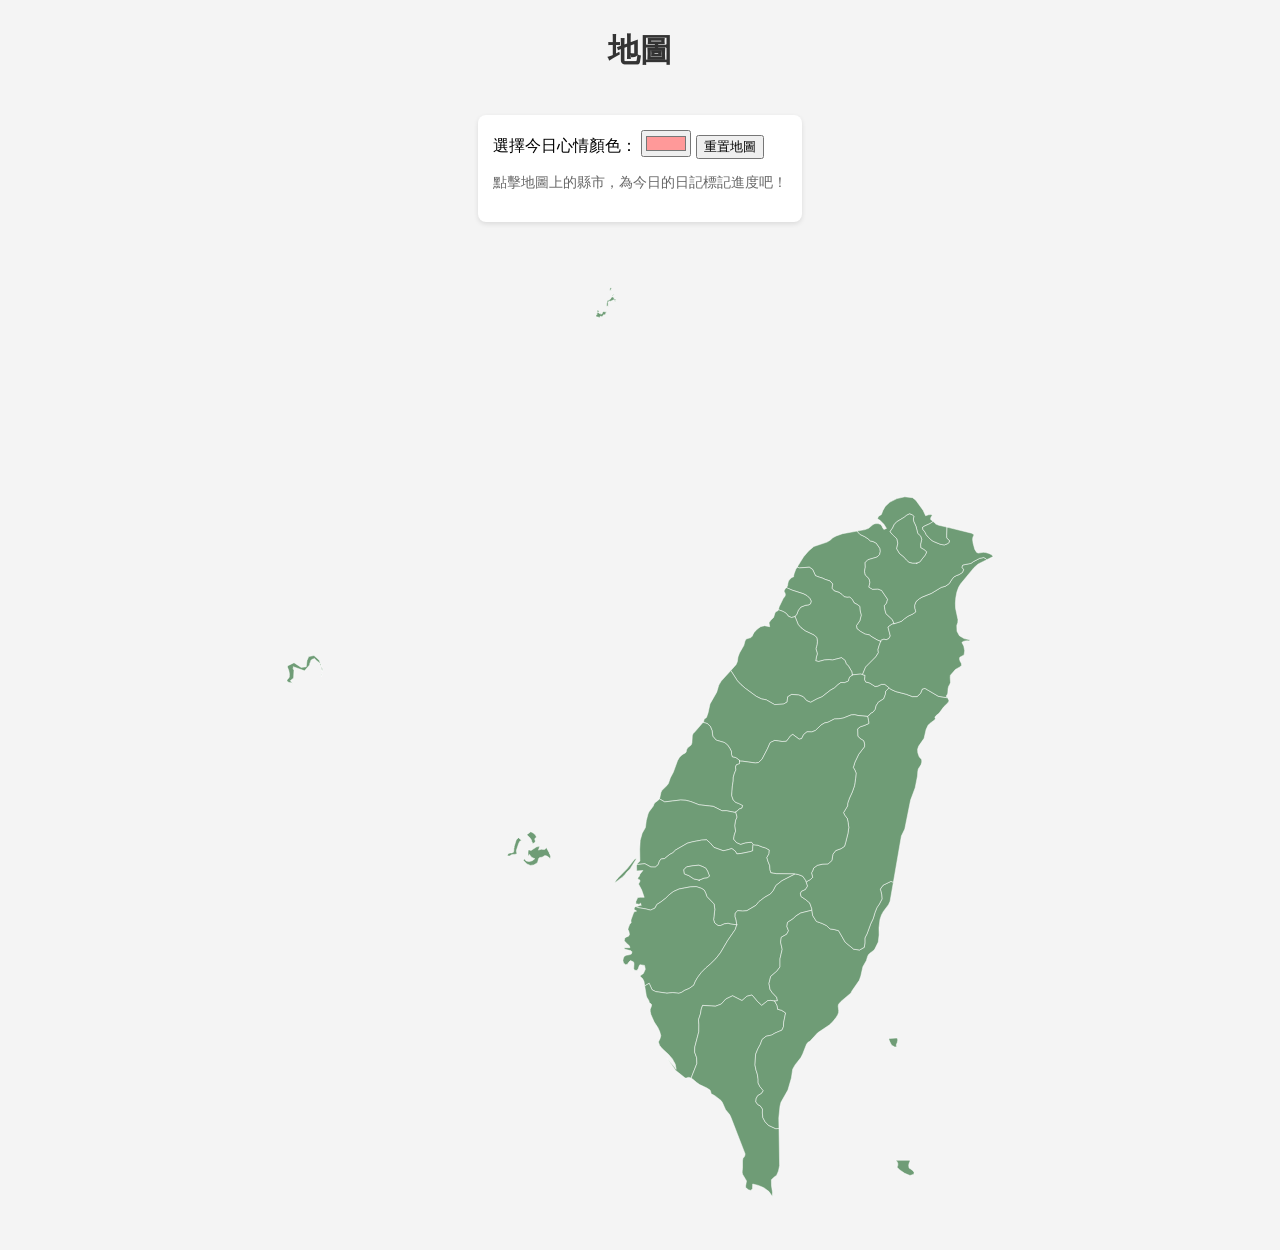
==== index.html @ ec5d7085 "上傳地圖專案" ====
<!DOCTYPE html>
<html lang="zh-TW">
<head>
    <meta charset="UTF-8">
    <meta name="viewport" content="width=device-width, initial-scale=1.0">
    <title>我的地圖日記進度</title>
    <style>
        body { font-family: sans-serif; display: flex; flex-direction: column; align-items: center; background-color: #f4f4f4; }
        .controls { margin: 20px; padding: 15px; background: white; border-radius: 8px; box-shadow: 0 2px 5px rgba(0,0,0,0.1); }
        svg { max-width: 100%; height: auto; cursor: pointer; }
        path { transition: fill 0.3s; }
        path:hover { opacity: 0.8; stroke-width: 2px; }
        h1 { color: #333; }
        .hint { font-size: 0.9em; color: #666; }
    </style>
</head>
<body>

    <h1>地圖</h1>
    
    <div class="controls">
        <label for="colorPicker">選擇今日心情顏色：</label>
        <input type="color" id="colorPicker" value="#ff9999">
        <button onclick="clearProgress()">重置地圖</button>
        <p class="hint">點擊地圖上的縣市，為今日的日記標記進度吧！</p>
    </div>

   
    <svg baseprofile="tiny" fill="#6f9c76" height="1000" stroke="#ffffff" stroke-linecap="round" stroke-linejoin="round" stroke-width=".5" version="1.2" viewbox="0 0 1000 1000" width="1000" xmlns="http://www.w3.org/2000/svg">
 <g id="features">
  <path d="M181.2 423.5l0 0.1-1.1-0.4-0.3-0.4 0.2-0.4 0.4-0.8-1.3-0.9-0.2-0.3-0.1-0.1-2.5-1.9-1.8-1.9-2.7 1-1.3 1.6 0.2 0.7-0.1 0.6-0.3 0.2-0.3-0.1-0.4 2.4-5 5.9-11.4-4.1 0.2 1-0.2 1-0.3 0.1 1.1 1.1-0.4 8.2-3.3 2.6 2.5 2.7-1.4-0.6-1.9-0.2-1.7-0.7-0.9-1.5 0.3-0.6 1.6-1.9 0.5-1 0.1-1.4 0-1.8-0.6-3.1-1.2-3-0.2-1.6 1.1-0.6 5.5-2.7 7.2 4.7 5-0.6 0.8-6.3 1.7-3.9 5.3-1.1 5.2 4.7 2 5.3z m0.2 10.5l0.3-2.1 0.3 0-0.2 1.7-0.4 0.4z m0.9-5l-1-3 0.1-0.7 0.3-0.4 0.8 2.4-0.2 1.7z" id="TWKIN" name="Kinmen">
  </path>
  <path d="M471.2 47.6l0.1 0.6-0.3 0-0.7 0.1-0.5 0.1-0.1-0.9 0.3-0.4 0.1-0.1-0.1-0.3-0.1 0-0.1-0.1 0.4-0.5 0.2-0.1 0.4-0.2 0.2-0.3 0.6 1.3-0.6 0.7 0.2 0.1z m-12.4 22.5l-0.1-0.3-0.2 0.5 0.2 0.7 0.3 0.3 0.3 0.1 0.4 0.1 0.3 0 0.5 0.1 0.3 0.2 0.1 0.5 0.2-0.3 0.6-0.1 0.4-0.3 0.3-0.2 0-0.5 0.1-0.5 0.6-0.7 0.1 0 0.2-0.1 0.6 0.1 0.5 0 0.3 0.1 0.1 0 0.5 0 0.7 0.1 0.8-0.5 0 0.3-0.3 0.3-0.2 0.4-0.3 0-0.2 0.2-0.2 0.4 0 0.5-0.1 0.3 0 0.1-0.3 0.4-0.3 0.5-0.1 0.1-0.3 0.2-0.2-0.4-0.2 0-0.7 0.1-0.2 0.3-0.4 0.6-1 1-0.2 0-0.4-0.3-0.7-0.1-0.6 0.1-0.2 1.2-0.2 0.1-0.7 0.1-0.1-0.3-0.4-0.5-0.2-0.2-0.5 0.1-0.6 0.1-0.9-0.3-0.3-1 0.3-0.6 0.4-0.3 0.4-0.4 0.3-0.7-0.7-0.5 0.4-0.5 0.4 0 0.2 0 0.1-0.5-0.5-0.8 0-0.8 0.3-0.4 0.4 0 0.3 0.4 0.3 0.1 0.1 0 0.1 0 0.5 0.3-0.3 0.9-0.1 0.2z m12.6-10.9l-0.4 0-0.6 0-1.1-0.3-0.4 0.7-0.4 0.1-0.2 0.2-0.3 0.4 0 0.7 0.2 0.7 0 0.6-0.2 0.9 0.1 0.4 0.3 0.1 0.1 0.3-0.5 0.2-0.9-0.2-0.5 0.2 0-1 0.1-1.5 0.3-1.4 0.3-0.5-0.2-0.4 0-0.6 0.1-0.2 1.1-0.1 0.5-0.6 0.5-0.2 0.6-0.3 1-0.9 0.3-1 0.5-0.3 0.6-0.1 0.4-0.3 0.6 0.1 0.1 0.5 0.3 0.4 0.1 0 0.3 0 0 0.9 0 0.9 0.7-0.7 0.2 0 0.6 0 0.1 0.1 0 0.3 0 0.9-0.7 0.2 0.1 0.5 0.3 0.2 0 0.3 0 0.7-0.5-0.7-0.2-0.7-0.5-0.7-0.7 0-0.5 0-0.3 0.2-0.4 0.3-0.5 0.1-0.4 0.6z m2.1-5.6l-0.4 0.2-0.3 0-0.7 0 0.1-0.7 0.7-0.2 0.1-0.4 0.7-0.1 0.7-0.2-0.9 1.4z" id="TWLIE" name="Matsu Islands">
  </path>
  <path d="M409.7 611.6l0.9 2.9-0.4 2.2-1.4-1.4-1.9-1.3-2-0.4-2.8 1.6-2.1 0.3-1 0.5-0.5 1.1-0.8 2.9-0.5 0.9-3.4 2-3.4 0.5-3.5-1.4-3.5-3.5 0.9-1.8 1.9 2.3 2.9 0.6 3.1-0.8 2.6-2.1-1.8-0.7-1.4-0.8-1.1-1.2-1-1.6-0.4 0.7 0 0.2-0.2 0.2-0.7 0.4-0.2-2.9 0.2-2.9 1.3 0 1.5 0.4 5.3-3.4 3.4-1.1-0.9 3.2-0.4 0.9 2.9-0.9 2.2 0.3 1.6-0.2 1.2-1.9 3.4 6.2z m-35.8-6.2l2.3-7.5 2.3-2.2 3 2.6-1.8 1.1-1.2 2.6-2 6.1-0.1 1.6 0.5 1.4-0.2 1-2.2 0.3-1.6 0.1-1.1 0.2-0.9 0.4-0.9 0.8-2.7 0 0.5-1.5 0.9-0.9 1.3-0.5 1.8-0.1 1.6-0.6 0.4-1.5 0.1-3.4z m18.1-5l-0.6-2.5-1.5-2.1-3.1-3.1 4-3 2.4 1.3 2.3 2 1 2.1-1.8 1.7 0.7 2.5-1 1.7-1.6 0.5-0.8-1.1z" id="TWPEN" name="Penghu">
  </path>
  <path d="M657.2 325.1l6.4-10.3 5-5.9 5.2-4.4 13.2-4.4 3.1-1.9 2.7-2.4 3.3-1.8 6.4-2.3 14.5-2.6 3 3.3 4.6 2.2 3.4 2.2 2.3 2.1 2.9 0.7 3.1 1.6 3.7 5.4 0.3 2.9-0.7 3-2.4 2.5-9.4 2.8-2.7 2.9 0.2 4.5-0.8 4.1 0.8 3.7 3.8 3.7 0.8 3.7-1 4.8 3.7 2.1 5.3-0.3 3.7 1.4 6 8.9-1 3.8-2.3 2.7 0.6 3.7 1 4.1 6.4 6 1.8 4-2.2 0.6-3.9 2.8 2.3 9-1.6 2.7-2.5 1-2.3-0.5-2.9 1.1-0.3 1.1-3.5-1.5-5.2-3-2.9-2.1-4-0.7-4.5-2.6-3.7-2.9-0.4-3.1 3.3-4.7 1.4-5.6-1.2-5.2-0.2-3.6-2.5-1.9-3.1-1.6-1.9-3.3-2.4-2.5-2.8 0.2-2.8-0.5-2.2-2.2-3-2.2-4.8-1.5-2.4-2.7 0.8-4.2-2.6-3-4.9-1.6-3-1.4-3.1-0.9-3.6-1.4-2.9-6.3-3.3-2.2-9.8 0.7-2.3-0.8z" id="TWTAO" name="Taoyuan">
  </path>
  <path d="M657.2 325.1l2.3 0.8 9.8-0.7 3.3 2.2 2.9 6.3 3.6 1.4 3.1 0.9 3 1.4 4.9 1.6 2.6 3-0.8 4.2 2.4 2.7 4.8 1.5 3 2.2 2.2 2.2 2.8 0.5 2.8-0.2 2.4 2.5 1.9 3.3 3.1 1.6 2.5 1.9 0.2 3.6 1.2 5.2-1.4 5.6-3.3 4.7 0.4 3.1 3.7 2.9 4.5 2.6 4 0.7 2.9 2.1 5.2 3 3.5 1.5-1.7 4.7-1 3.4 0.4 3.2-2.7 4.2-10.1 10.2-3.1 7.5-2-0.5-7.7 0.7-0.5 0.4-0.5-3.5-3.3-5.6-2.3-2.4-1-3.1-3.6-2.9-9.1 2.3-3.4-0.4-4.9 0.4-5.5 1.5-3-0.7 0.7-3.7 0.9-3.3-0.7-2.9-0.7-2.1 0.7-2.3 0.5-2.4 0.3-2.8-0.6-3.8-2.7-2.4-8.8-4.2-4.3-3.2-2.8-3.2-3.2-8 1.8-2.2 1.6-4.1 2.5-3.1 4.2-1.7 3.7-0.6 1.7-1 0.7-2.7-1.3-2.6-2.8-2.8-3.9-2-10.9-3.5-6-2.6 0.1-0.1 1.1-1.6 0.4-2.7 0.6-2.1 1.5-2.1 1.9-1.6 1.8-0.6-0.1-0.9 0.5-2.1 1.6-4.4 1.5-2.3z" id="TWHSQ" name="Hsinchu">
  </path>
  <path d="M646.3 345.6l6 2.6 10.9 3.5 3.9 2 2.8 2.8 1.3 2.6-0.7 2.7-1.7 1-3.7 0.6-4.2 1.7-2.5 3.1-1.6 4.1-1.8 2.2-0.2 0.2-3.3 0.8-3.1-1.3-2-2.7-3-1.9-5-1.9 0.8-3 4-8.2 1.6-2.1 0.5-1.2 0-1.2-0.5-1.3-0.8-1.6 1.1-2.2 1.2-1.3z" id="TWHSZ" name="Hsinchu City">
  </path>
  <path d="M655 374.5l3.2 8 2.8 3.2 4.3 3.2 8.8 4.2 2.7 2.4 0.6 3.8-0.3 2.8-0.5 2.4-0.7 2.3 0.7 2.1 0.7 2.9-0.9 3.3-0.7 3.7 3 0.7 5.5-1.5 4.9-0.4 3.4 0.4 9.1-2.3 3.6 2.9 1 3.1 2.3 2.4 3.3 5.6 0.5 3.5-2.7 1.9-1.3 4-3.5 1.5-3.9-0.1-3 2.2-3.3 3.1-4.2 2.4-8.4 6.6-4.9 2-6.4 3.5-3.9-1.6-3.6-4-4.4-1.7-7.1-0.6-4 2.4-0.6 5.3-3.7 2-8.8 0.5-8.4-4.8-4.7-0.9-5.3-2.6-10.9-8-4.5-3.9-3.4-3.6-6.6-10.3 5.2-5.8 1.3-2.9 0.7-4.8 1.5-4 4.3-7.5 1.2-4.5 1.1-2 4.8-1.4 1.4-1.5 0.8-1.9 1-1.8 3-3.2 3.4-2.4 4-1.1 5.2 1-0.7-3.9 1.9-2.7 2.7-2.7 1.3-4.2 0.6-1.3 2.6-1.3 0.3-0.9 5 1.9 3 1.9 2 2.7 3.1 1.3 3.3-0.8 0.2-0.2z" id="TWMIA" name="Miaoli">
  </path>
  <path d="M712.3 433.2l0.5-0.4 7.7-0.7 2 0.5 2.6 0.8-0.5 4 1.1 2.6 3.5 0.8 3.2 1.9 2.7 1.8 2.8-0.4 3.4-1.7 3.6 0 4.2 3.4-3.4 3.5-0.3 3-1.7 4.5-5.4 3.4-2.2 3.6-0.9 3.7-2.2 2.7-2.5 1.3-0.9 1.4-2 1.5-9.6-0.9-3.4-0.8-3.4 0.2-8 3.2-4.5 0.7-4.4 0.2-6.4 3.3-3.2 0.6-3.6 2.1-5.7 5.5-3.6 1.4-4.8-0.1-3.4 2.8-1.9 3.9-2.5 0.7-6.4-4.8-2.2 1.4-4.2 5.5-4.3 0.2-7.3-1.1-4.6 2.2-2.7 6.1-5.4 10.4-3.6 3.4-3 0.5-13-1.8-3-0.1-0.1-1-3.9-2.6-3.1-0.5-0.9-2.5 0-2.8-1.4-2.9-2.3-3.6-3.2-2.6-8.5-2.5-3.3-3.9-0.7-5.5-1.9-4.6-2.9-2.5-4.2-1.3 0.5-0.6 0.5-2.4 2.4-1.9 1.6-4.7 1.9-8.8 6.7-11.7 2.1-7.1 2.4-4 9.6-10.6 6.6 10.3 3.4 3.6 4.5 3.9 10.9 8 5.3 2.6 4.7 0.9 8.4 4.8 8.8-0.5 3.7-2 0.6-5.3 4-2.4 7.1 0.6 4.4 1.7 3.6 4 3.9 1.6 6.4-3.5 4.9-2 8.4-6.6 4.2-2.4 3.3-3.1 3-2.2 3.9 0.1 3.5-1.5 1.3-4 2.7-1.9z" id="TWTXG" name="Taichung City">
  </path>
  <path d="M563.1 480.3l4.2 1.3 2.9 2.5 1.9 4.6 0.7 5.5 3.3 3.9 8.5 2.5 3.2 2.6 2.3 3.6 1.4 2.9 0 2.8 0.9 2.5 3.1 0.5 3.9 2.6 0.1 1 0 2.6-3.1 1.1-0.9 2.1 0.4 2.9-1.4 3.3-1.2 3.9-0.1 4.1-0.8 4.7-0.7 9.7 1.5 4.5 2.6 2.4 2.8 1 4.1 2.1-0.7 2.5-2.8 1.1-1.8 1.7-1.7 1.1-0.7 0.5-8.7-1.7-4.2 0.1-8.7-4.4-14.2-1.6-8.4-3.2-4.8-1.3-5.4-0.3-15.9 1.9-5.5-3.2 0.6-1 1.1-5.1 0.9-2.1 5.1-4.9 1.5-2.1 1.9-5.6 3-5.6 4.2-11.6 1.9-3.3 2.2-2.2 1.8-1.2 1.5-0.8 1.2-1 0.4-2.2 0.9-2 3.7-2.9 0.8-2.2 0.4-7.2 0.7-2 1.9-1.9 8.2-9.5z" id="TWCHA" name="Changhua">
  </path>
  <path d="M519.2 556.7l5.5 3.2 15.9-1.9 5.4 0.3 4.8 1.3 8.4 3.2 14.2 1.6 8.7 4.4 4.2-0.1 8.7 1.7 0.7-0.5 1.4 5.2-1.5 3.4-0.7 5.2 0.7 5.5-1.3 3.7-0.7 4.2 2.8 3.4 4.2 1.8 4.9-1.5 6-0.6 1.9 2.5-0.4 0-0.3 3.6 0 2.5-2.8 0.9-8.4 1.7-4.6 0.5-1.7-2.9-3.4-2.4-6 1.7-2.7 0.4-9.1-3.3-3.6-4.2-3.8-3.4-4.9 0.3-9.1 1.7-5.2 1.4-11.8 6.8-2.7 2.7-3.2 1.7-5 4.1-3.9 0.6-1.4 2.2-1.3 3.5-2.8 2.3-4.4-0.1-6-3.3-7.6 0.8-0.1 0.1-0.7 0 3.4-3.7-0.2-11.8 0.5-8.9 2-7 3.2-5.6 0.9-7.2 1.7-6.3 0.9-2.2 4.4-5.8 0.7-2 0.6-1.1 4-3.1 0.6-1.2z" id="TWYUN" name="Yunlin">
  </path>
  <path d="M496.5 622.6l0.7 0 0.1-0.1 7.6-0.8 6 3.3 4.4 0.1 2.8-2.3 1.3-3.5 1.4-2.2 3.9-0.6 5-4.1 3.2-1.7 2.7-2.7 11.8-6.8 5.2-1.4 9.1-1.7 4.9-0.3 3.8 3.4 3.6 4.2 9.1 3.3 2.7-0.4 6-1.7 3.4 2.4 1.7 2.9 4.6-0.5 8.4-1.7 2.8-0.9 0-2.5 0.3-3.6 0.4 0 4.4 0.5 4.8 1.9 3 0.8 3.7 2.1-0.3 3.8-2.1 3.7 0.9 3.4 1.9 4.7 0.3 4.2 0.8 2.8 5.5 1 18.4 0.1 0.6 0.2-13.3 6.8-6.1 4.8-2.5 4.9-3.1 3.7-5.5 3.1-5.8 4.4-3.2 3.8-8.9 5.3-4.2 0.4-4.9-0.5-2.6 2.6-0.1 3.5 1 3.3 0.7 4.8-6-0.7-2.7-0.8-3.6 0.5-3.8 1.7-2.7 0-3.3-2.5-1.1-3.3 1.2-10.3-0.7-5.4-7.1-7.3-1.3-3.6-1.5-3.1-2.9-1.7-5.1-1.7-6.1 0.3-11 2.1-5.6 2.5-4.4 3.3-3.4 3.4-4.8 3.7-4.1 2.6-1.8 3.6-4.5 2-5.3-1.3-6.3-1-3.8-1.4 2.8-0.2 2.3-1 1 0.3-0.6-2.3-1.6 1.2-1.3-0.4-1.8-0.1 0-2.3 1.8-4.1 2.6-0.2 3.9 0-2.6-7.5-3.1-5.8 1.4-2.6 0-1.4-2.2-1.1 0.3-1.2 1.3-1.5 0.6-1.9 3-3.8-6.2 0.4-0.2-6.3z m62.7 15.5l4.9-2 3.2-0.4 2.2-1.6-1.9-4.9-1.7-2.9-3-1.6-4-1.5-5.7 0.5-6.7 1.2-2.7 2.9 0.6 4.1 4.4 1.7 5.1 3.3 5.3 1.2z m-82.1-1.3l10.1-10.2 7.6-9.7 1.8-0.5-6.5 10.5-3.2 3.2-2.1 2.6-2.7 2.7-2.2 1.5-3.2 2.6-2.2 1.2 2.6-3.9z" id="TWCYQ" name="Chiayi">
  </path>
  <path d="M495.1 664.4l3.8 1.4 6.3 1 5.3 1.3 4.5-2 1.8-3.6 4.1-2.6 4.8-3.7 3.4-3.4 4.4-3.3 5.6-2.5 11-2.1 6.1-0.3 5.1 1.7 2.9 1.7 1.5 3.1 1.3 3.6 7.1 7.3 0.7 5.4-1.2 10.3 1.1 3.3 3.3 2.5 2.7 0 3.8-1.7 3.6-0.5 2.7 0.8 6 0.7-1.6 4.8-7.5 10.9-7.2 12.2-4.7 6-5.4 5.3-4.6 3.9-4.5 4.6-3.8 5.1-2.1 3.7-1.7 4-4.6 3.2-4.6 1.9-2.6 1.8-3 1.1-6.1-0.7-5.9 0.6-11.3-1.6-3.5-1.8-2.8-6.2-0.1-0.3-4.5 2.6-0.7-4.5-1.3-2.6-2.8-2.8 3.5-2.5 1.9-4.3-0.8-3.8-4.6-0.7-0.8 1.4-0.8 2.4-1.3 1.9-2.4-0.1-0.9-1.6 0.3-5-0.5-1.8-3-1.3-1.6 1.5-1.4 2.1-1.9 0.5-2.1-1.8-0.6-2.5 0.5-2.4 0.9-1.7 2.1-1.1 2.7-0.4 2.2-0.7 0.7-2.2-1-1.1-6.7-1.7 0-1.4 5.6 0-0.5-1.9-3.1-2.7-2-2.3 0.5-2.9 1.8-1 1.9-0.7 1-1.8-0.6-2.8-1-2.3 0.7-2.2 1-2.6 1.6-1.9-0.3-1.7 0.3-1.6 2.4-6.5 1.2-1.2 1.8-0.5-2.7-1.8 1.2-2.9z" id="TWTNN" name="Tainan City">
  </path>
  <path d="M596.8 682.8l-0.7-4.8-1-3.3 0.1-3.5 2.6-2.6 4.9 0.5 4.2-0.4 8.9-5.3 3.2-3.8 5.8-4.4 5.5-3.1 3.1-3.7 2.5-4.9 6.1-4.8 13.3-6.8 3.2 0.7 4.2 1.6 3 4.2 0.5 1.5 1.4 4.2-2.2 3.5-4 1.8-1 2.3 0.7 2.9 4 2.6 4.6 3.7 2 5.5 0.2 1.8-11.2 2.8-4.7 2.9-2.9 2.8-5.6 3.7-0.6 4.1 1.6 4.3-1.9 3.5-5.3 2.9-0.7 5 1.6 7.1-2.2 9.5 0 8.1-3.1 4.2-6.2 5.3-1.7 7 1 5.9 2.2 3.3 4.4 4.6 0.9 3.5-2.8 0.4-3.8-0.7-3.1 0.2-6.1 4.8-4.3-4-5.4-6.4-5.2 1.3-4.8 4.3-9.4-4.8-6.8 3.2-4.6 5.1-5.7 2.1-12.9-0.8-1.3 3.5-0.9 5.2-1.9 5.7 0.4 5-0.1 6.9-4 15.3-0.2 5.1 2 5.4 0.3 5.9-5.8 14.8-1.9-0.8-1.1 0-1.4 0.5-1.5 0.1-9.4-7.4-8.8-12.4 9.2 11.1-1-5.2-1.6-2.9-1.2-2.3-3.8-4.4-6.5-6-2.5-3.1-1.2-3.4 1.6-3.3 0.8-3-1.1-4.1-1.9-4.1-3.6-5.5-3.3-7.4-0.7-3.3 0-2.1 1.1-2.6 0.3-1.7-0.4-0.9-1-0.7-0.9-0.9-0.4-1.7-2.1-3.5-0.5-1.4-1.6-9.9 4.5-2.6 0.1 0.3 2.8 6.2 3.5 1.8 11.3 1.6 5.9-0.6 6.1 0.7 3-1.1 2.6-1.8 4.6-1.9 4.6-3.2 1.7-4 2.1-3.7 3.8-5.1 4.5-4.6 4.6-3.9 5.4-5.3 4.7-6 7.2-12.2 7.5-10.9 1.6-4.8z" id="TWKHH" name="Kaohsiung City">
  </path>
  <path d="M551.1 836.2l5.8-14.8-0.3-5.9-2-5.4 0.2-5.1 4-15.3 0.1-6.9-0.4-5 1.9-5.7 0.9-5.2 1.3-3.5 12.9 0.8 5.7-2.1 4.6-5.1 6.8-3.2 9.4 4.8 4.8-4.3 5.2-1.3 5.4 6.4 4.3 4 6.1-4.8 3.1-0.2 3.8 0.7 2.5 4.7 0.5 3.5 3.9 1 4 2.6-2 9.9-0.1 3.8-1.5 3.5-7 3-3.5 2-5.5 1.2-3.9 3.2-1.7 4.7-2.6 4.8-2.2 5.4-0.6 10.6 0.9 4.7 1.4 4.4 0.8 5.1 0 3.8 1.9 3.7 3.3 4-1.8 2.7-3.8 2.3-1.5 2.8-0.4 3.3 2 2.8 2.4 1.2 2.3 3.2-0.1 4.1 0.4 4.4 2.3 4.3 3.3 3.5 7.4 3.4 3.2-0.3 0.6 37.2-1.1 5.3-1.8 4.3-2.4 1.8-2.9 2.7 0.1 6 1 6.6-0.2 4.2-3.3-4.9-4.9-3.7-5.7-2.5-5.7-1.4-0.2 4.7-1.7 1.7-2.4-0.6-2.7-2.2-0.1-1.7 0.9-5-4-6.7-0.3-1.8 0-1.4 0.3-2.4 0-7.7 0.4-2.3 1.8-2.5 0.4-2.2-14.4-37.2-1.1-2.1-4-4.9-3.2-7.1-1.4-2.1-5.9-4.6-2.3-1.3-0.8-0.3-0.8-0.6-0.7-2.6-0.5-1-3.1-2.1-7.3-3.4-3.2-2.3-3.5-3-1.6-1-0.2-0.1z" id="TWPIF" name="Pingtung">
  </path>
  <path d="M634.7 759.1l2.8-0.4-0.9-3.5-4.4-4.6-2.2-3.3-1-5.9 1.7-7 6.2-5.3 3.1-4.2 0-8.1 2.2-9.5-1.6-7.1 0.7-5 5.3-2.9 1.9-3.5-1.6-4.3 0.6-4.1 5.6-3.7 2.9-2.8 4.7-2.9 11.2-2.8 0.8 5.3 3.7 5.9 5.6 2 4.4 2.1 3.6 3.4 4.5 0.7 4.1 1.1 6.6 11.5 8.5 7 5.9 0.8 4.7-2.7 0.6-4.4 0-4.9 2.2-4.3 3.5-9.6 2.6-5.5 1.8-6.1 1.9-4.8 2.5-3.7 2.6-5-0.4-4.9-1.3-5 2.8-3.9 7.8-3.8 2.5 0.8-3.3 19-1.6 3.5-5.1 6.8-1.9 3.5-1.5 4.4-1 8.3 0.1 7.3-0.8 6.9-3.5 7.2-1.5 1.6-3.4 2.5-1.5 1.6-0.8 1.6-1.2 4.2-3.5 6.1-2.1 9.4-1.5 4.2-7.4 10.7-0.9 2-10 8.4-2.4 2.8-0.4 1.9 0.5 4.5-0.1 2-0.9 2.3-1.6 2.6-3.4 4.3-3.4 3.2-11.6 7.8-7.8 8.5-1.9 1-1.5 2-3.8 9.7-1.8 3.6-5.8 7.3-2.4 4.3-1.3 8.8-3.5 12.1-6.9 12.1-1 4.1-1.2 11.6 0.2 10.5-3.2 0.3-7.4-3.4-3.3-3.5-2.3-4.3-0.4-4.4 0.1-4.1-2.3-3.2-2.4-1.2-2-2.8 0.4-3.3 1.5-2.8 3.8-2.3 1.8-2.7-3.3-4-1.9-3.7 0-3.8-0.8-5.1-1.4-4.4-0.9-4.7 0.6-10.6 2.2-5.4 2.6-4.8 1.7-4.7 3.9-3.2 5.5-1.2 3.5-2 7-3 1.5-3.5 0.1-3.8 2-9.9-4-2.6-3.9-1-0.5-3.5-2.5-4.7z m134.6 166.8l3.3 2.6 1.5 1.7-0.2 2-3.9 1.3-5.3-2.2-4.9-3.4-2.8-2.7 0.8-1.9 0-1.9-0.7-1.6-1.3-1.5 14.1 0 0 1.2-0.4 0.8-0.6 1.7-0.2 2.1 0.6 1.8z m-19.5-125.9l-1-3 0.4-0.4 7.3-0.6 0.8 0.5 0.5 1.4-0.6 2.8-0.6 1.2-0.3 1.2 0.3 1.1-0.1 0.8-0.5-0.1-1.3 0-0.6-0.2-0.3-0.4-1.9-0.7-2.1-3.6z" id="TWTTT" name="Taitung">
  </path>
  <path d="M727.6 474.4l2-1.5 0.9-1.4 2.5-1.3 2.2-2.7 0.9-3.7 2.2-3.6 5.4-3.4 1.7-4.5 0.3-3 3.4-3.5 1.8 1.5 4.7 2.2 10.8 2.8 6 2.3 4.7 0 3.5-3.3 1.7-4.3 2.7-0.6 13.4 7.9 8 1.3 0.8 0 0.5 0.5 0.6 1.1 0.5 1.1 0.2 0.7-1 1.7-4.2 4.1-4.6 6.3-3.3 2.7-1 1.4 0.5 1.5-0.6 1.1-4.9 3.6-1.8 1.8-2 4.3-2 8.8-5.4 7.8-1.1 3.2 0.2 3.4 1.3 3.8 1.1 1.6 0.9 0.7 0.6 1 0.1 2.3-0.8 2.7-2.7 4.1-0.5 2.5-0.3 4.6-2.3 11.7-4.6 12.4-5.8 28.8-3.4 7.1-8 46.2-2.5-0.8-7.8 3.8-2.8 3.9 1.3 5 0.4 4.9-2.6 5-2.5 3.7-1.9 4.8-1.8 6.1-2.6 5.5-3.5 9.6-2.2 4.3 0 4.9-0.6 4.4-4.7 2.7-5.9-0.8-8.5-7-6.6-11.5-4.1-1.1-4.5-0.7-3.6-3.4-4.4-2.1-5.6-2-3.7-5.9-0.8-5.3-0.2-1.8-2-5.5-4.6-3.7-4-2.6-0.7-2.9 1-2.3 4-1.8 2.2-3.5-1.4-4.2 4.3-2.5 2.2-2.1-1.2-4.4 1.1-1.9 1.1-3 3.7-2.7 5.4-1.2 5.3-0.2 3.8-3.4 1-6.2 2.8-3.7 5.5-2 3.3-2.3 1.1-3.6 2.3-9.1 0.9-6-0.7-5.2-0.8-3.9-2.3-2.9-1.5-2.9 4.1-6.8 0.1-2.7 1.8-5.1 2.8-6.1 2.2-6.3 1.1-7.2 0.5-5.4-1.3-3.2-1.5-2.4 1.7-5.5 3.7-7.7 5.8-7.6 0.1-2.7-1-3.3-3.8-2.4-2-2.2-0.2-7.2 2.7-2.1 4.7-1.6 3.8-1.7-0.2-2.6-1-4.5z" id="TWHUA" name="Hualien">
  </path>
  <path d="M740.7 399.4l0.3-1.1 2.9-1.1 2.3 0.5 2.5-1 1.6-2.7-2.3-9 3.9-2.8 2.2-0.6 4.2-1.2 3.5-1.3 2.7-2.4 3.6-2.5 4.8-2.3 2.8-2-0.3-1.4-0.7-2.3-0.1-3 1.4-3.6 3.4-2.9 2.7-1.6 9.4-3.8 9.7-5.9 4.5-1.3 3.6-2.6 2.3-3.7 2.3-2.9 2.7-1.4 2.5-0.9 3.3-2.1 1.2-2.8-1.8-2.5 1-2.2 8.1-1.6 2.6-1.8 6-3.2 4.3-0.9 2.4 1.4 0.6 0.8-8.6 4.3-4 3.4-13.5 16.4-2.1 3.5-1.7 4.8-1.1 5.6-0.4 5.5 0.2 5.3 2.4 11.2-0.2 2.9-1 2.8 0.2 5.8 2.4 4.5 4.7 2.9 5.5 1.1 0 1.2-2.3-0.2-2.2 0.2-1.9 0.6-1.3 1 1.9 3.6 0.9 4.7-0.6 4.1-4.3 2.4-0.3 1.8 0.6 2.1 1.2 2 0.4 2-1.8 1.7-4.5 2.6-5 5.8-0.2 2.3 0.3 5-0.8 2-1 1.6-0.6 2.3-0.3 4.6-0.4 1.2-0.7 0.9-0.4 1 0.7 1.2 0.2 0.2-0.8 0-8-1.3-13.4-7.9-2.7 0.6-1.7 4.3-3.5 3.3-4.7 0-6-2.3-10.8-2.8-4.7-2.2-1.8-1.5-4.2-3.4-3.6 0-3.4 1.7-2.8 0.4-2.7-1.8-3.2-1.9-3.5-0.8-1.1-2.6 0.5-4-2.6-0.8 3.1-7.5 10.1-10.2 2.7-4.2-0.4-3.2 1-3.4 1.7-4.7z" id="TWILA" name="Yilan">
  </path>
  <path d="M754.1 381.6l-1.8-4-6.4-6-1-4.1-0.6-3.7 2.3-2.7 1-3.8-6-8.9-3.7-1.4-5.3 0.3-3.7-2.1 1-4.8-0.8-3.7-3.8-3.7-0.8-3.7 0.8-4.1-0.2-4.5 2.7-2.9 9.4-2.8 2.4-2.5 0.7-3-0.3-2.9-3.7-5.4-3.1-1.6-2.9-0.7-2.3-2.1-3.4-2.2-4.6-2.2-3-3.3 8.1-1.5 3.4-1.3 4.5-3.7 1.3-0.7 1.6-0.3 2.2 0 2.6 0.8 1.3 1.9 0.9 2 1.1 1.1 2.5-1-2.6-4.1-4.2-4.2-2.2-1.4 0.7-1.9 1.3-1.1 1.3-0.7 0.6-0.6 1.5-3.8 2.3-4.2 4.7-4.3 7-3.5 7.9-1.8 7.8 0.9 3.2 2.5 7.3 10.1 2.5 5.4 0.9-0.3 1.9-0.6 2.3-0.2 1.5 0.4-0.1 0.7-0.7 0.9-0.7 1.3 0 1.5 0.8 0.9 1.6 1.2-3.1 2.1-5.2 2.3-2.3 1.5 0.4 2.1 2.1 2.7 1.2 2.5 2.1 2.5 2.6 2.5 2.2 1.6 7.6 3.1 3.7 0.5 2.9-1.1 1.8-1.3 0.3-1.8-2.7-2.8-0.1-2.2 0.2-8.6 24.9 6.1 2.4 1.5-1.2 2.6-0.3 2.1 0.5 3.8 1.7 6.2 1.9 3 1.6 0.7 5-0.8 2.6 0.3 3 0.8 2.7 1.3 1.5 1.9-6.3 3.1-0.6-0.8-2.4-1.4-4.3 0.9-6 3.2-2.6 1.8-8.1 1.6-1 2.2 1.8 2.5-1.2 2.8-3.3 2.1-2.5 0.9-2.7 1.4-2.3 2.9-2.3 3.7-3.6 2.6-4.5 1.3-9.7 5.9-9.4 3.8-2.7 1.6-3.4 2.9-1.4 3.6 0.1 3 0.7 2.3 0.3 1.4-2.8 2-4.8 2.3-3.6 2.5-2.7 2.4-3.5 1.3-4.2 1.2z m22.7-60.5l3-1.2 5.5-7 1.4-3-2.7-2.3-3.3-1.9-0.1-3.6 1.1-4.8-1.1-3.2-2.8-2.5-1.8-7.2-1.2-2.6-1.1-2.4-0.3-2.4 0.4-2.6-1.5-1.6-2.8-0.9-2.9 1.4-2.1 1.8-7.8 4.7-2.6 2.9-1.5 3.3-1.3 1.7-1.2 2.1 2.7 3.1 4.2 4 0.8 4.5-1.1 5.3 2.9 4.9 4.1 3.2 2.8 3.2 2.6 2.3 3.5 0.8 4.2 0z" id="TWNWT" name="New Taipei City">
  </path>
  <path d="M806.8 285.1l-0.2 8.6 0.1 2.2 2.7 2.8-0.3 1.8-1.8 1.3-2.9 1.1-3.7-0.5-7.6-3.1-2.2-1.6-2.6-2.5-2.1-2.5-1.2-2.5-2.1-2.7-0.4-2.1 2.3-1.5 5.2-2.3 3.1-2.1 1.1 0.7 0.5 0.8 1.2 1.1 2.8 1.1 8.1 1.9z" id="TWKEE" name="Keelung City">
  </path>
  <path d="M599.5 519.1l3 0.1 13 1.8 3-0.5 3.6-3.4 5.4-10.4 2.7-6.1 4.6-2.2 7.3 1.1 4.3-0.2 4.2-5.5 2.2-1.4 6.4 4.8 2.5-0.7 1.9-3.9 3.4-2.8 4.8 0.1 3.6-1.4 5.7-5.5 3.6-2.1 3.2-0.6 6.4-3.3 4.4-0.2 4.5-0.7 8-3.2 3.4-0.2 3.4 0.8 9.6 0.9 1 4.5 0.2 2.6-3.8 1.7-4.7 1.6-2.7 2.1 0.2 7.2 2 2.2 3.8 2.4 1 3.3-0.1 2.7-5.8 7.6-3.7 7.7-1.7 5.5 1.5 2.4 1.3 3.2-0.5 5.4-1.1 7.2-2.2 6.3-2.8 6.1-1.8 5.1-0.1 2.7-4.1 6.8 1.5 2.9 2.3 2.9 0.8 3.9 0.7 5.2-0.9 6-2.3 9.1-1.1 3.6-3.3 2.3-5.5 2-2.8 3.7-1 6.2-3.8 3.4-5.3 0.2-5.4 1.2-3.7 2.7-1.1 3-1.1 1.9 1.2 4.4-2.2 2.1-4.3 2.5-0.5-1.5-3-4.2-4.2-1.6-3.2-0.7-0.6-0.2-18.4-0.1-5.5-1-0.8-2.8-0.3-4.2-1.9-4.7-0.9-3.4 2.1-3.7 0.3-3.8-3.7-2.1-3-0.8-4.8-1.9-4.4-0.5-1.9-2.5-6 0.6-4.9 1.5-4.2-1.8-2.8-3.4 0.7-4.2 1.3-3.7-0.7-5.5 0.7-5.2 1.5-3.4-1.4-5.2 1.7-1.1 1.8-1.7 2.8-1.1 0.7-2.5-4.1-2.1-2.8-1-2.6-2.4-1.5-4.5 0.7-9.7 0.8-4.7 0.1-4.1 1.2-3.9 1.4-3.3-0.4-2.9 0.9-2.1 3.1-1.1 0-2.6z" id="TWNAN" name="Nantou">
  </path>
  <path d="M776.8 321.1l-4.2 0-3.5-0.8-2.6-2.3-2.8-3.2-4.1-3.2-2.9-4.9 1.1-5.3-0.8-4.5-4.2-4-2.7-3.1 1.2-2.1 1.3-1.7 1.5-3.3 2.6-2.9 7.8-4.7 2.1-1.8 2.9-1.4 2.8 0.9 1.5 1.6-0.4 2.6 0.3 2.4 1.1 2.4 1.2 2.6 1.8 7.2 2.8 2.5 1.1 3.2-1.1 4.8 0.1 3.6 3.3 1.9 2.7 2.3-1.4 3-5.5 7-3 1.2z" id="TWTPE" name="Taipei City">
  </path>
  <path d="M559.2 638.1l-5.3-1.2-5.1-3.3-4.4-1.7-0.6-4.1 2.7-2.9 6.7-1.2 5.7-0.5 4 1.5 3 1.6 1.7 2.9 1.9 4.9-2.2 1.6-3.2 0.4-4.9 2z" id="TWCYI" name="Chiayi City">
  </path>
 </g>
 <g id="points">
  <circle class="22.123479637643072|118.46584311825282" cx="182.2" cy="909.8" id="0">
  </circle>
  <circle class="23.874448427495835|120.32875816495206" cx="535.3" cy="549.3" id="1">
  </circle>
  <circle class="26.06315941481179|121.81909020231146" cx="817.8" cy="91.7" id="2">
  </circle>
 </g>
 <g id="label_points">
  <circle class="Kinmen" cx="153.8" cy="422.9" id="TWKIN">
  </circle>
  <circle class="Matsu Islands" cx="472.2" cy="56.8" id="TWLIE">
  </circle>
  <circle class="Penghu" cx="396" cy="612.1" id="TWPEN">
  </circle>
  <circle class="Taoyuan" cx="703.6" cy="320.4" id="TWTAO">
  </circle>
  <circle class="Hsinchu" cx="693.7" cy="378.3" id="TWHSQ">
  </circle>
  <circle class="Hsinchu City" cx="652.4" cy="360.1" id="TWHSZ">
  </circle>
  <circle class="Miaoli" cx="640.8" cy="418.8" id="TWMIA">
  </circle>
  <circle class="Taichung City" cx="604.9" cy="482.7" id="TWTXG">
  </circle>
  <circle class="Changhua" cx="565" cy="532.6" id="TWCHA">
  </circle>
  <circle class="Yunlin" cx="542.6" cy="581.1" id="TWYUN">
  </circle>
  <circle class="Chiayi" cx="598.2" cy="640.2" id="TWCYQ">
  </circle>
  <circle class="Tainan City" cx="536.2" cy="699.7" id="TWTNN">
  </circle>
  <circle class="Kaohsiung City" cx="605.1" cy="724.8" id="TWKHH">
  </circle>
  <circle class="Pingtung" cx="585.7" cy="821.9" id="TWPIF">
  </circle>
  <circle class="Taitung" cx="675.1" cy="732.1" id="TWTTT">
  </circle>
  <circle class="Hualien" cx="739" cy="565" id="TWHUA">
  </circle>
  <circle class="Yilan" cx="783.8" cy="406.8" id="TWILA">
  </circle>
  <circle class="New Taipei City" cx="763.3" cy="342.8" id="TWNWT">
  </circle>
  <circle class="Keelung City" cx="796.7" cy="291.6" id="TWKEE">
  </circle>
  <circle class="Nantou" cx="658.6" cy="552" id="TWNAN">
  </circle>
  <circle class="Taipei City" cx="768.5" cy="297.9" id="TWTPE">
  </circle>
  <circle class="Chiayi City" cx="556.7" cy="630.5" id="TWCYI">
  </circle>
 </g>
</svg>

    <script>
        const colorPicker = document.getElementById('colorPicker');
        const mapPaths = document.querySelectorAll('#features path');
        const storageKey = 'diaryMapProgress';

        // 1. 載入已儲存的顏色進度
        function loadProgress() {
            const savedData = JSON.parse(localStorage.getItem(storageKey)) || {};
            mapPaths.forEach(path => {
                const id = path.getAttribute('id');
                if (savedData[id]) {
                    path.style.fill = savedData[id];
                }
            });
        }

        // 2. 點擊上色並儲存
        mapPaths.forEach(path => {
            path.addEventListener('click', function() {
                const selectedColor = colorPicker.value;
                const id = this.getAttribute('id');
                const name = this.getAttribute('name');

                // 執行上色
                this.style.fill = selectedColor;

                // 儲存到 localStorage
                const savedData = JSON.parse(localStorage.getItem(storageKey)) || {};
                savedData[id] = selectedColor;
                localStorage.setItem(storageKey, JSON.stringify(savedData));

                console.log(`已記錄：${name} 的日記進度`);
            });
        });

        // 3. 重置功能
        function clearProgress() {
            if (confirm('確定要清除所有上色進度嗎？')) {
                localStorage.removeItem(storageKey);
                mapPaths.forEach(path => path.style.fill = '#e0e0e0');
            }
        }

        // 初始化
        loadProgress();
    </script>
</body>
</html>
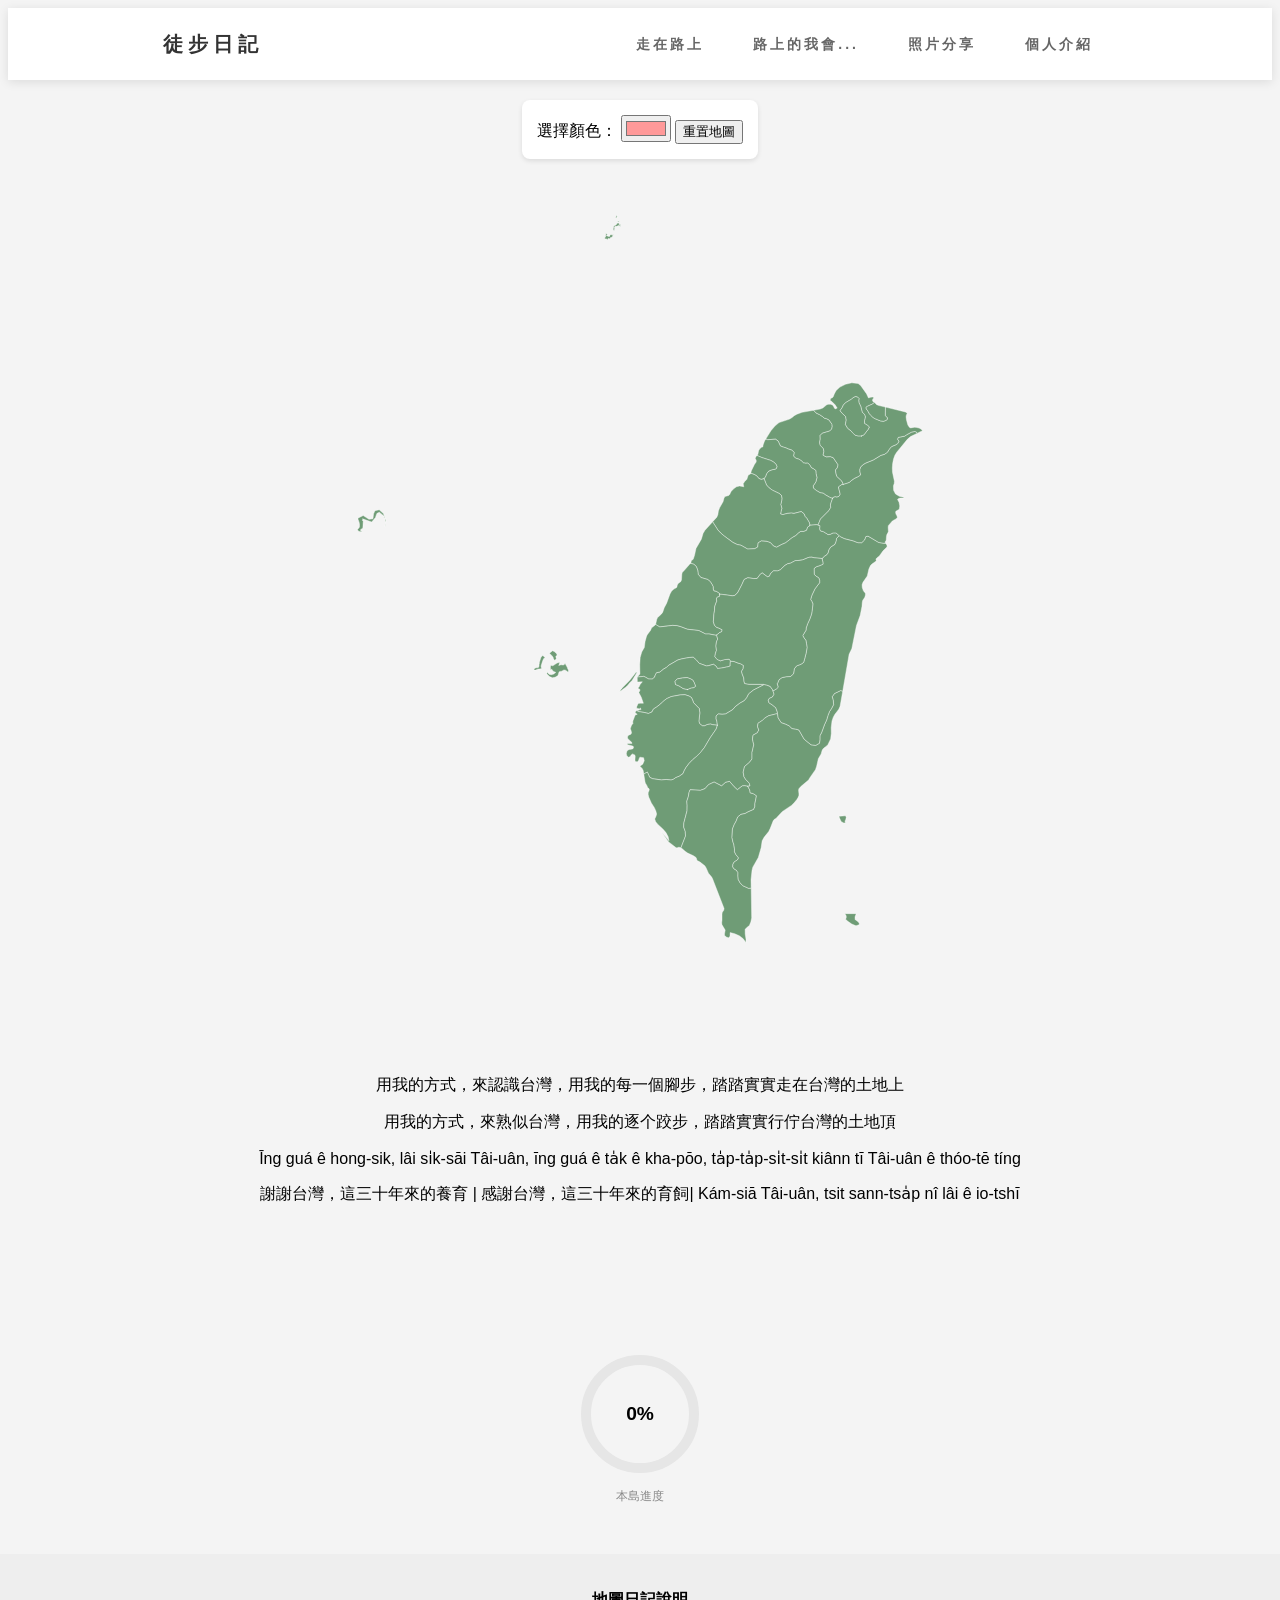
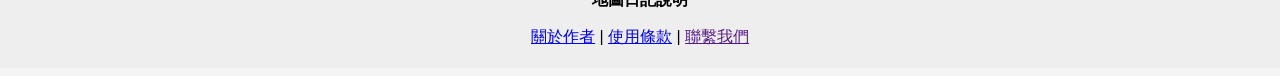
==== commit 512c3135: "更新" ====
--- a/index.html
+++ b/index.html
@@ -4,6 +4,7 @@
     <meta charset="UTF-8">
     <meta name="viewport" content="width=device-width, initial-scale=1.0">
     <title>我的地圖日記進度</title>
+    <link rel="stylesheet" href="a.css">
     <style>
         body { font-family: sans-serif; display: flex; flex-direction: column; align-items: center; background-color: #f4f4f4; }
         .controls { margin: 20px; padding: 15px; background: white; border-radius: 8px; box-shadow: 0 2px 5px rgba(0,0,0,0.1); }
@@ -11,21 +12,66 @@
         path { transition: fill 0.3s; }
         path:hover { opacity: 0.8; stroke-width: 2px; }
         h1 { color: #333; }
-        .hint { font-size: 0.9em; color: #666; }
-    </style>
+        
+     
+     .progress-container {
+    position: relative;
+    width: 120px;
+    height: 120px;
+    margin: 20px auto;
+}
+
+
+/* CSS 部分 */
+.progress-container {
+    position: relative;
+    width: 120px;
+    height: 150px; /* 留一點空間給下方文字 */
+    margin: 20px auto;
+    text-align: center;
+}
+.progress-bg { stroke: #e6e6e6; }
+.progress-bar {
+    stroke: #4caf50;
+    stroke-linecap: round;
+    transition: stroke-dashoffset 0.5s ease;
+    transform: rotate(-90deg);
+    transform-origin: center;
+}
+.progress-text {
+    position: absolute;
+    top: 40%; /* 稍微往上偏一點點避開下方標籤 */
+    left: 50%;
+    transform: translate(-50%, -50%);
+    font-size: 1.2em;
+    font-weight: bold;
+}
+
+</style>
+
 </head>
+
 <body>
-
-    <h1>地圖</h1>
+<nav class="navbar">
+    <div class="nav-logo">徒步日記</div>
+    <ul class="nav-links">
+        <li><a href="#walking">走在路上</a></li>
+         <li><a href="#walking">路上的我會...</a></li>
+        <li><a href="#photos">照片分享</a></li>
+        <li><a href="#about">個人介紹</a></li>
+    </ul>
+    
+</nav>
+
+
     
     <div class="controls">
-        <label for="colorPicker">選擇今日心情顏色：</label>
+        <label for="colorPicker">選擇顏色：</label>
         <input type="color" id="colorPicker" value="#ff9999">
         <button onclick="clearProgress()">重置地圖</button>
-        <p class="hint">點擊地圖上的縣市，為今日的日記標記進度吧！</p>
     </div>
 
-   
+   <div  style="width: 800px;">
     <svg baseprofile="tiny" fill="#6f9c76" height="1000" stroke="#ffffff" stroke-linecap="round" stroke-linejoin="round" stroke-width=".5" version="1.2" viewbox="0 0 1000 1000" width="1000" xmlns="http://www.w3.org/2000/svg">
  <g id="features">
   <path d="M181.2 423.5l0 0.1-1.1-0.4-0.3-0.4 0.2-0.4 0.4-0.8-1.3-0.9-0.2-0.3-0.1-0.1-2.5-1.9-1.8-1.9-2.7 1-1.3 1.6 0.2 0.7-0.1 0.6-0.3 0.2-0.3-0.1-0.4 2.4-5 5.9-11.4-4.1 0.2 1-0.2 1-0.3 0.1 1.1 1.1-0.4 8.2-3.3 2.6 2.5 2.7-1.4-0.6-1.9-0.2-1.7-0.7-0.9-1.5 0.3-0.6 1.6-1.9 0.5-1 0.1-1.4 0-1.8-0.6-3.1-1.2-3-0.2-1.6 1.1-0.6 5.5-2.7 7.2 4.7 5-0.6 0.8-6.3 1.7-3.9 5.3-1.1 5.2 4.7 2 5.3z m0.2 10.5l0.3-2.1 0.3 0-0.2 1.7-0.4 0.4z m0.9-5l-1-3 0.1-0.7 0.3-0.4 0.8 2.4-0.2 1.7z" id="TWKIN" name="Kinmen">
@@ -128,52 +174,125 @@
   </circle>
  </g>
 </svg>
-
-    <script>
-        const colorPicker = document.getElementById('colorPicker');
-        const mapPaths = document.querySelectorAll('#features path');
-        const storageKey = 'diaryMapProgress';
-
-        // 1. 載入已儲存的顏色進度
-        function loadProgress() {
+</div>
+
+<div style="margin-top: 2cm;margin-bottom: 3cm; text-align: center;">
+<p>用我的方式，來認識台灣，用我的每一個腳步，踏踏實實走在台灣的土地上</p>
+<p>用我的方式，來熟似台灣，用我的逐个跤步，踏踏實實行佇台灣的土地頂</p>
+<p>Īng guá ê hong-sik, lâi si̍k-sāi Tâi-uân, īng guá ê ta̍k ê kha-pōo, ta̍p-ta̍p-si̍t-si̍t kiânn tī Tâi-uân ê thóo-tē tíng</p>
+<p>謝謝台灣，這三十年來的養育 | 感謝台灣，這三十年來的育飼| Kám-siā Tâi-uân, tsit sann-tsa̍p nî lâi ê io-tshī</p>
+
+</div>
+
+<div class="progress-container">
+    <svg width="120" height="120" viewBox="0 0 120 120">
+        <circle class="progress-bg" cx="60" cy="60" r="54" stroke-width="10" fill="transparent" />
+        <circle class="progress-bar" cx="60" cy="60" r="54" stroke-width="10" fill="transparent" />
+    </svg>
+    <div class="progress-text">0%</div>
+    <div style="font-size: 12px; color: #888; margin-top: 10px;">本島進度</div>
+</div>
+
+
+<footer style="text-align: center; padding: 20px; background-color: #eee; margin-top: 30px; width: 100%;">
+    <div class="footer-content">
+        <p><b>地圖日記說明</b></p>
+        
+        <div class="links">
+            <a href="#">關於作者</a> | 
+            <a href="#">使用條款</a> | 
+            <a href="">聯繫我們</a>
+        </div>
+    </div>
+</footer>
+
+<script>
+    // 1. 初始化基本參數
+    const colorPicker = document.getElementById('colorPicker');
+    const storageKey = 'diaryMapProgress';
+    
+    // 同時抓取 path 和 circle，確保基隆、台北等圓點縣市也能被點擊
+    const mapElements = document.querySelectorAll('#features path, #features circle');
+
+    // 本島 ID 清單 (嚴格對應你 HTML 裡的 ID)
+    const mainIslandIds = [
+        "TWKEE", "TWTPE", "TWNWT", "TWTAO", "TWHSQ", "TWHSZ", "TWMIA", 
+        "TWTXG", "TWCHA", "TWNAN", "TWYUN", "TWCYQ", "TWCYI", "TWTNN", 
+        "TWKHH", "TWPIF", "TWTTT", "TWHUA", "TWILA"
+    ];
+
+    // 進度條參數
+    const radius = 54;
+    const circumference = 2 * Math.PI * radius;
+    const progressBar = document.querySelector('.progress-bar');
+    const progressText = document.querySelector('.progress-text');
+
+    if (progressBar) {
+        progressBar.style.strokeDasharray = `${circumference} ${circumference}`;
+    }
+
+    // 2. 更新進度條函數
+    function updateProgress() {
+        const savedData = JSON.parse(localStorage.getItem(storageKey)) || {};
+        // 篩選出「已儲存且屬於本島」的縣市
+        const filledMainIslandCount = Object.keys(savedData).filter(id => 
+            mainIslandIds.includes(id)
+        ).length;
+        
+        const percentage = Math.round((filledMainIslandCount / mainIslandIds.length) * 100);
+        
+        if (progressText) progressText.innerText = `${percentage}%`;
+        if (progressBar) {
+            const offset = circumference - (percentage / 100) * circumference;
+            progressBar.style.strokeDashoffset = offset;
+        }
+    }
+
+    // 3. 載入存檔
+    function loadProgress() {
+        const savedData = JSON.parse(localStorage.getItem(storageKey)) || {};
+        mapElements.forEach(el => {
+            const id = el.getAttribute('id');
+            if (savedData[id]) {
+                el.style.fill = savedData[id];
+            }
+        });
+        updateProgress();
+    }
+
+    // 4. 設定點擊事件
+    mapElements.forEach(el => {
+        el.addEventListener('click', function() {
+            const selectedColor = colorPicker.value;
+            const id = this.getAttribute('id');
+            
+            // 執行上色
+            this.style.fill = selectedColor;
+
+            // 存入 LocalStorage
             const savedData = JSON.parse(localStorage.getItem(storageKey)) || {};
-            mapPaths.forEach(path => {
-                const id = path.getAttribute('id');
-                if (savedData[id]) {
-                    path.style.fill = savedData[id];
-                }
+            savedData[id] = selectedColor;
+            localStorage.setItem(storageKey, JSON.stringify(savedData));
+
+            // 立即更新進度
+            updateProgress();
+        });
+    });
+
+    // 5. 重置按鈕
+    function clearProgress() {
+        if (confirm('確定要清除所有上色進度嗎？')) {
+            localStorage.removeItem(storageKey);
+            mapElements.forEach(el => {
+                el.style.fill = '#6f9c76'; // 回復原始綠色
             });
+            updateProgress();
         }
-
-        // 2. 點擊上色並儲存
-        mapPaths.forEach(path => {
-            path.addEventListener('click', function() {
-                const selectedColor = colorPicker.value;
-                const id = this.getAttribute('id');
-                const name = this.getAttribute('name');
-
-                // 執行上色
-                this.style.fill = selectedColor;
-
-                // 儲存到 localStorage
-                const savedData = JSON.parse(localStorage.getItem(storageKey)) || {};
-                savedData[id] = selectedColor;
-                localStorage.setItem(storageKey, JSON.stringify(savedData));
-
-                console.log(`已記錄：${name} 的日記進度`);
-            });
-        });
-
-        // 3. 重置功能
-        function clearProgress() {
-            if (confirm('確定要清除所有上色進度嗎？')) {
-                localStorage.removeItem(storageKey);
-                mapPaths.forEach(path => path.style.fill = '#e0e0e0');
-            }
-        }
-
-        // 初始化
-        loadProgress();
-    </script>
+    }
+
+    // 執行初始化
+    loadProgress();
+</script>
+
 </body>
 </html>
--- a/a.css
+++ b/a.css
@@ -0,0 +1,48 @@
+/* Navbar 基礎樣式 */
+.navbar {
+    display: flex;
+    justify-content: space-around;
+    align-items: center;
+    min-height: 8vh;
+    background-color: #ffffff;
+    box-shadow: 0 2px 10px rgba(0,0,0,0.1);
+    position: sticky; /* 固定在頂端 */
+    top: 0;
+    width: 100%;
+    z-index: 1000;
+}
+
+.nav-logo {
+    color: #333;
+    text-transform: uppercase;
+    letter-spacing: 5px;
+    font-size: 20px;
+    font-weight: bold;
+}
+
+.nav-links {
+    display: flex;
+    justify-content: space-around;
+    width: 40%;
+    list-style: none;
+}
+
+.nav-links a {
+    color: #666;
+    text-decoration: none;
+    letter-spacing: 3px;
+    font-weight: bold;
+    font-size: 14px;
+    transition: color 0.3s ease;
+}
+
+.nav-links a:hover {
+    color: #6f9c76; /* 滑鼠移上去變成地圖的綠色 */
+}
+
+/* 針對手機端的簡易調整 */
+@media screen and (max-width: 768px) {
+    .nav-links {
+        width: 60%;
+    }
+}
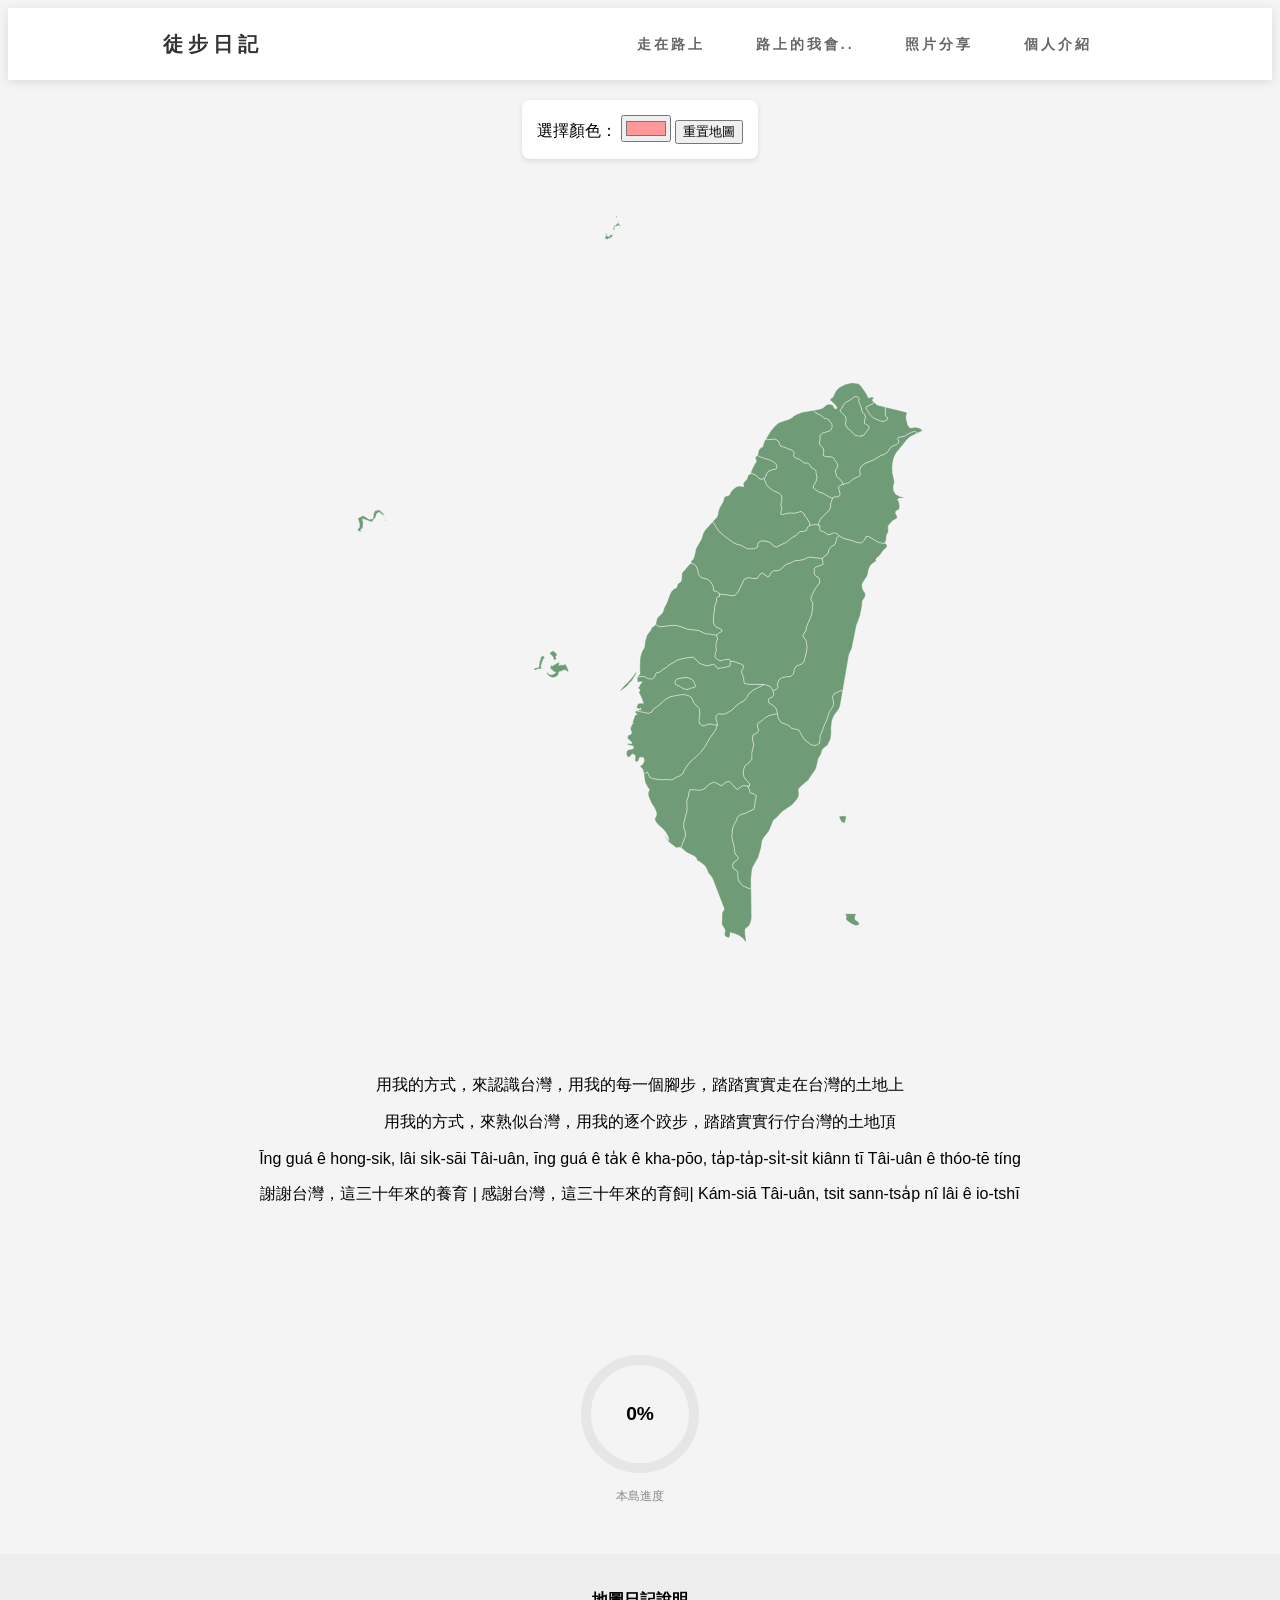
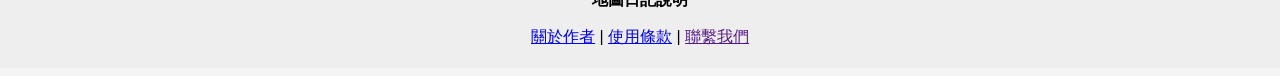
==== commit 4b4f38a8: "new" ====
--- a/index.html
+++ b/index.html
@@ -56,7 +56,7 @@
     <div class="nav-logo">徒步日記</div>
     <ul class="nav-links">
         <li><a href="#walking">走在路上</a></li>
-         <li><a href="#walking">路上的我會...</a></li>
+         <li><a href="#walking">路上的我會..</a></li>
         <li><a href="#photos">照片分享</a></li>
         <li><a href="#about">個人介紹</a></li>
     </ul>
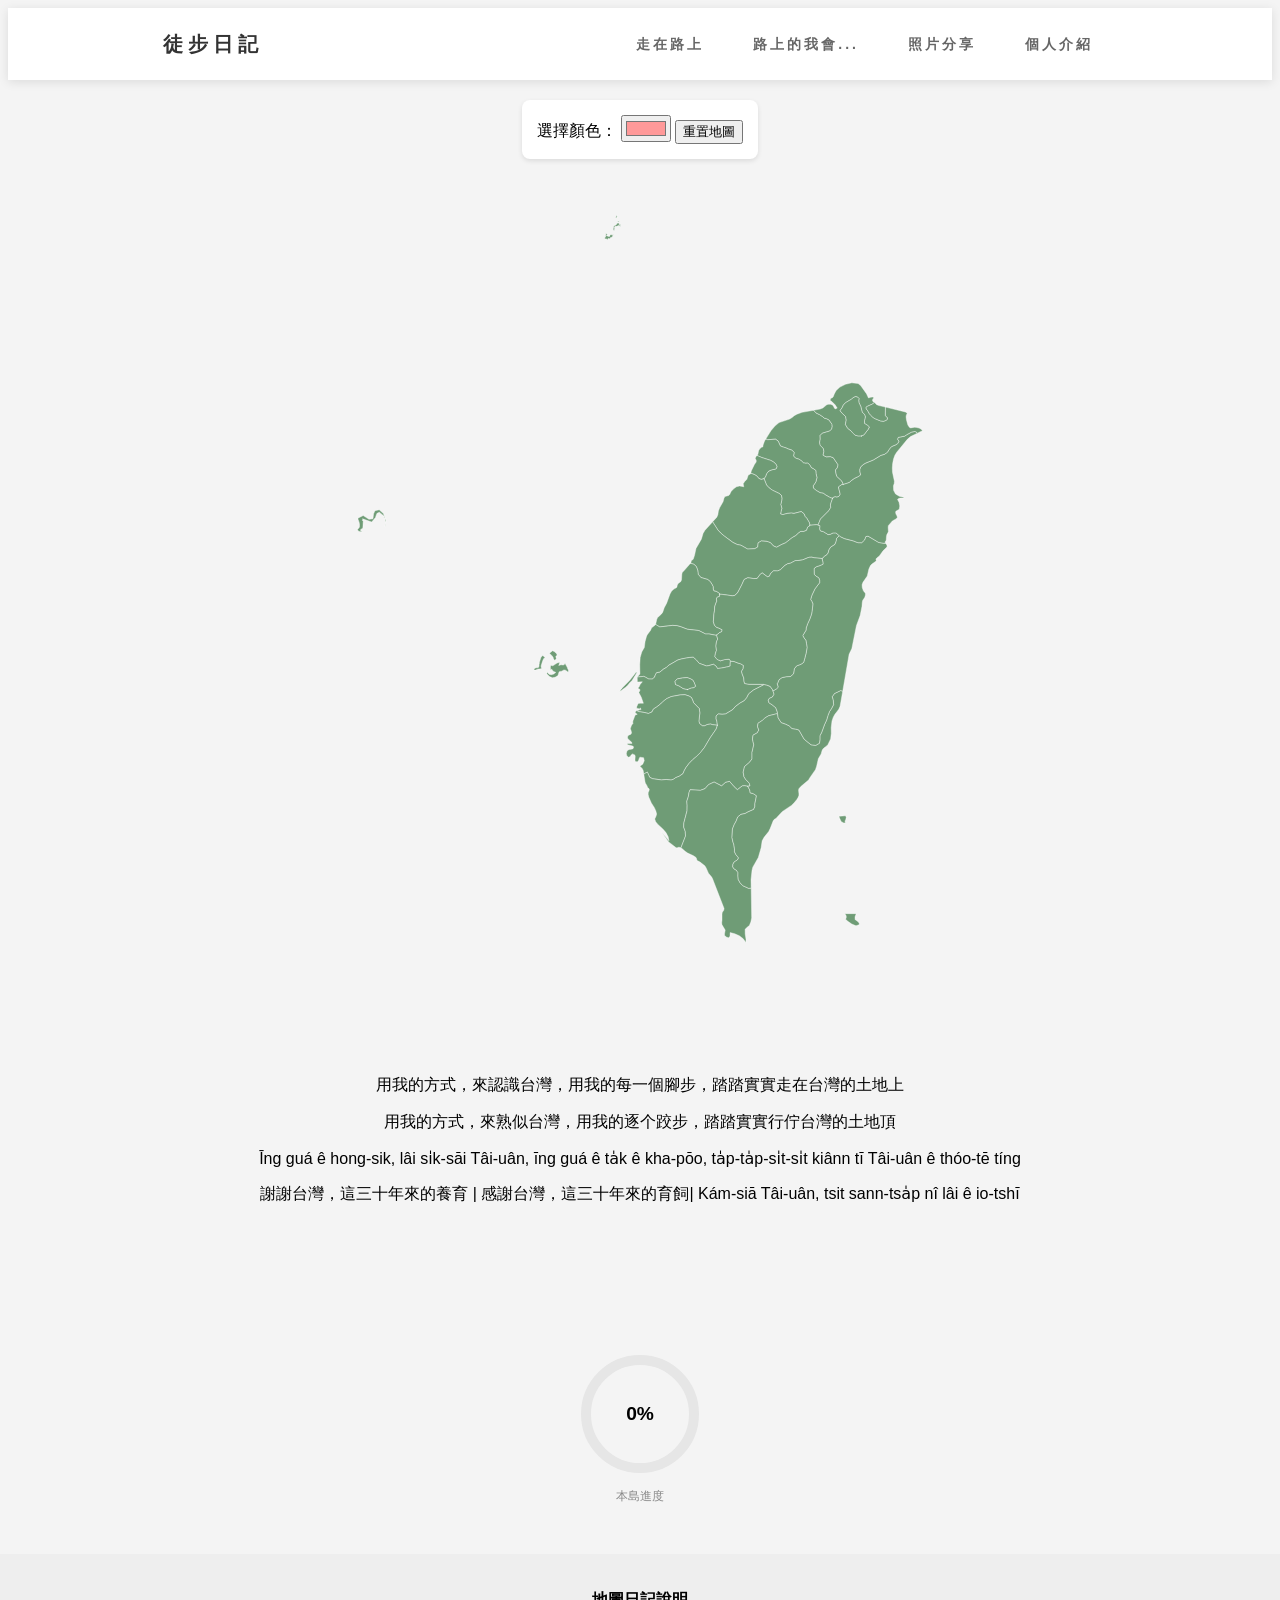
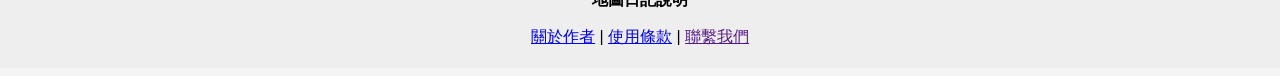
==== commit c1f7de51: "0305" ====
--- a/index.html
+++ b/index.html
@@ -56,7 +56,7 @@
     <div class="nav-logo">徒步日記</div>
     <ul class="nav-links">
         <li><a href="#walking">走在路上</a></li>
-         <li><a href="#walking">路上的我會..</a></li>
+         <li><a href="#walking">路上的我會...</a></li>
         <li><a href="#photos">照片分享</a></li>
         <li><a href="#about">個人介紹</a></li>
     </ul>
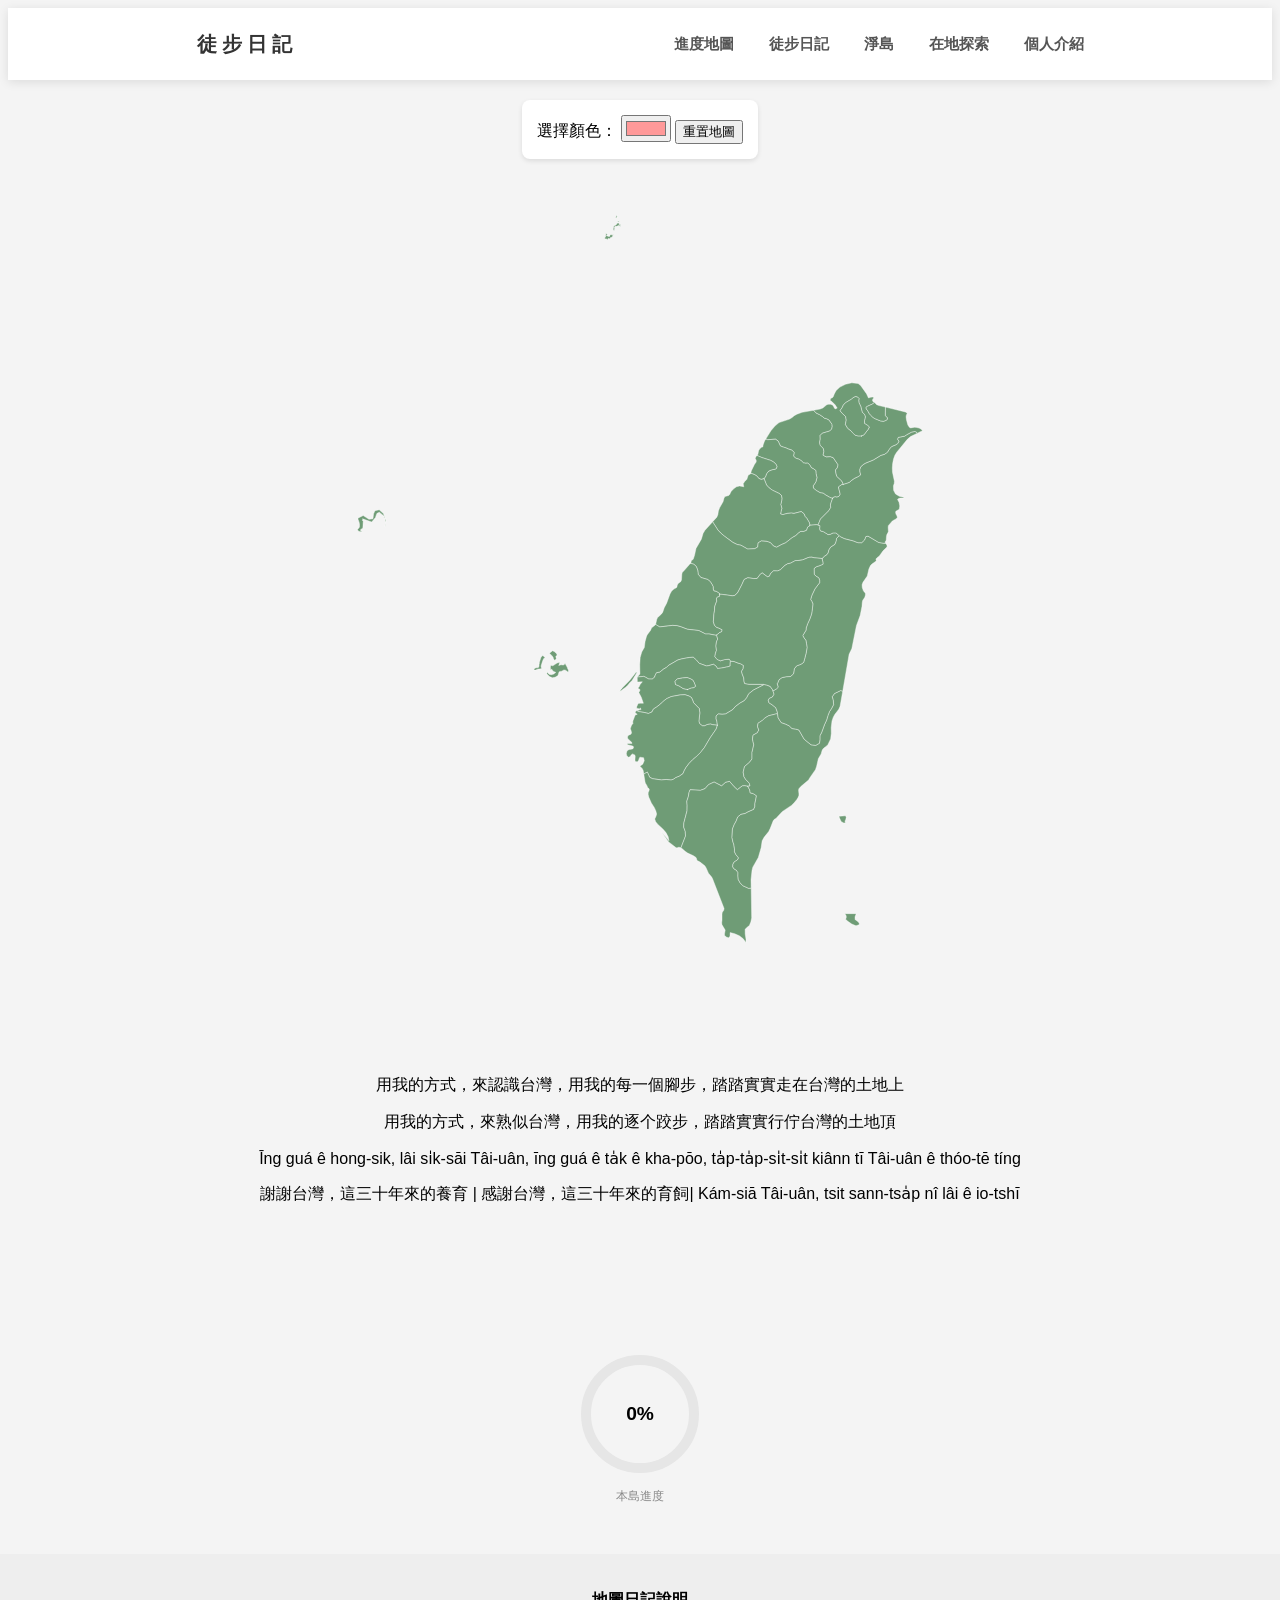
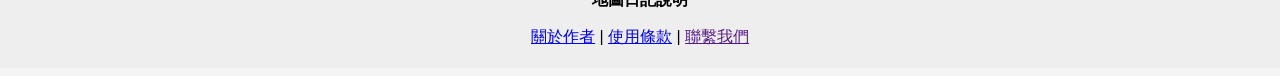
==== commit eb129128: "更新" ====
--- a/index.html
+++ b/index.html
@@ -4,7 +4,7 @@
     <meta charset="UTF-8">
     <meta name="viewport" content="width=device-width, initial-scale=1.0">
     <title>我的地圖日記進度</title>
-    <link rel="stylesheet" href="a.css">
+    <link rel="stylesheet" href="navbar.css">
     <style>
         body { font-family: sans-serif; display: flex; flex-direction: column; align-items: center; background-color: #f4f4f4; }
         .controls { margin: 20px; padding: 15px; background: white; border-radius: 8px; box-shadow: 0 2px 5px rgba(0,0,0,0.1); }
@@ -55,14 +55,13 @@
 <nav class="navbar">
     <div class="nav-logo">徒步日記</div>
     <ul class="nav-links">
-        <li><a href="#walking">走在路上</a></li>
-         <li><a href="#walking">路上的我會...</a></li>
-        <li><a href="#photos">照片分享</a></li>
-        <li><a href="#about">個人介紹</a></li>
+        <li><a href="index.html">進度地圖</a></li>
+        <li><a href="walking2.html">徒步日記</a></li>
+        <li><a href="clean.html">淨島</a></li>
+        <li><a href="map.html">在地探索</a></li> 
+        <li><a href="about.html">個人介紹</a></li>
     </ul>
-    
 </nav>
-
 
     
     <div class="controls">
--- a/navbar.css
+++ b/navbar.css
@@ -0,0 +1,57 @@
+/* --- 全站 Navbar 統一設定 --- */
+.navbar {
+    display: flex !important;
+    justify-content: space-around !important;
+    align-items: center !important;
+    min-height: 8vh !important;
+    background-color: #ffffff !important;
+    box-shadow: 0 2px 10px rgba(0,0,0,0.1) !important;
+    width: 100% !important;
+    position: sticky !important;
+    top: 0 !important;
+    z-index: 9999 !important;
+}
+
+.nav-logo {
+    color: #333 !important;
+    text-transform: uppercase;
+    letter-spacing: 5px;
+    font-size: 20px;
+    font-weight: bold;
+}
+
+.nav-links {
+    display: flex !important;
+    list-style: none !important;
+    gap: 35px !important; /* 增加間距，更像個人介紹版 */
+    margin: 0 !important;
+    padding: 0 !important;
+}
+
+/* --- 徹底消除超連結藍色與底線 --- */
+.nav-links a, 
+.nav-links a:link, 
+.nav-links a:visited, 
+.nav-links a:active {
+    text-decoration: none !important; /* 強制移除底線 */
+    color: #555555 !important;       /* 使用柔和的深灰色 */
+    font-weight: bold !important;
+    font-size: 15px !important;
+    background: none !important;
+    border: none !important;
+    padding: 0 !important;
+    transition: color 0.3s ease;
+}
+
+/* 滑鼠移上去變綠色 */
+.nav-links a:hover,
+.nav-links a.active {
+    color: #6f9c76 !important;
+    text-decoration: none !important;
+}
+/* 針對手機端的簡易調整 */
+@media screen and (max-width: 768px) {
+    .nav-links {
+        width: 60%;
+    }
+}
